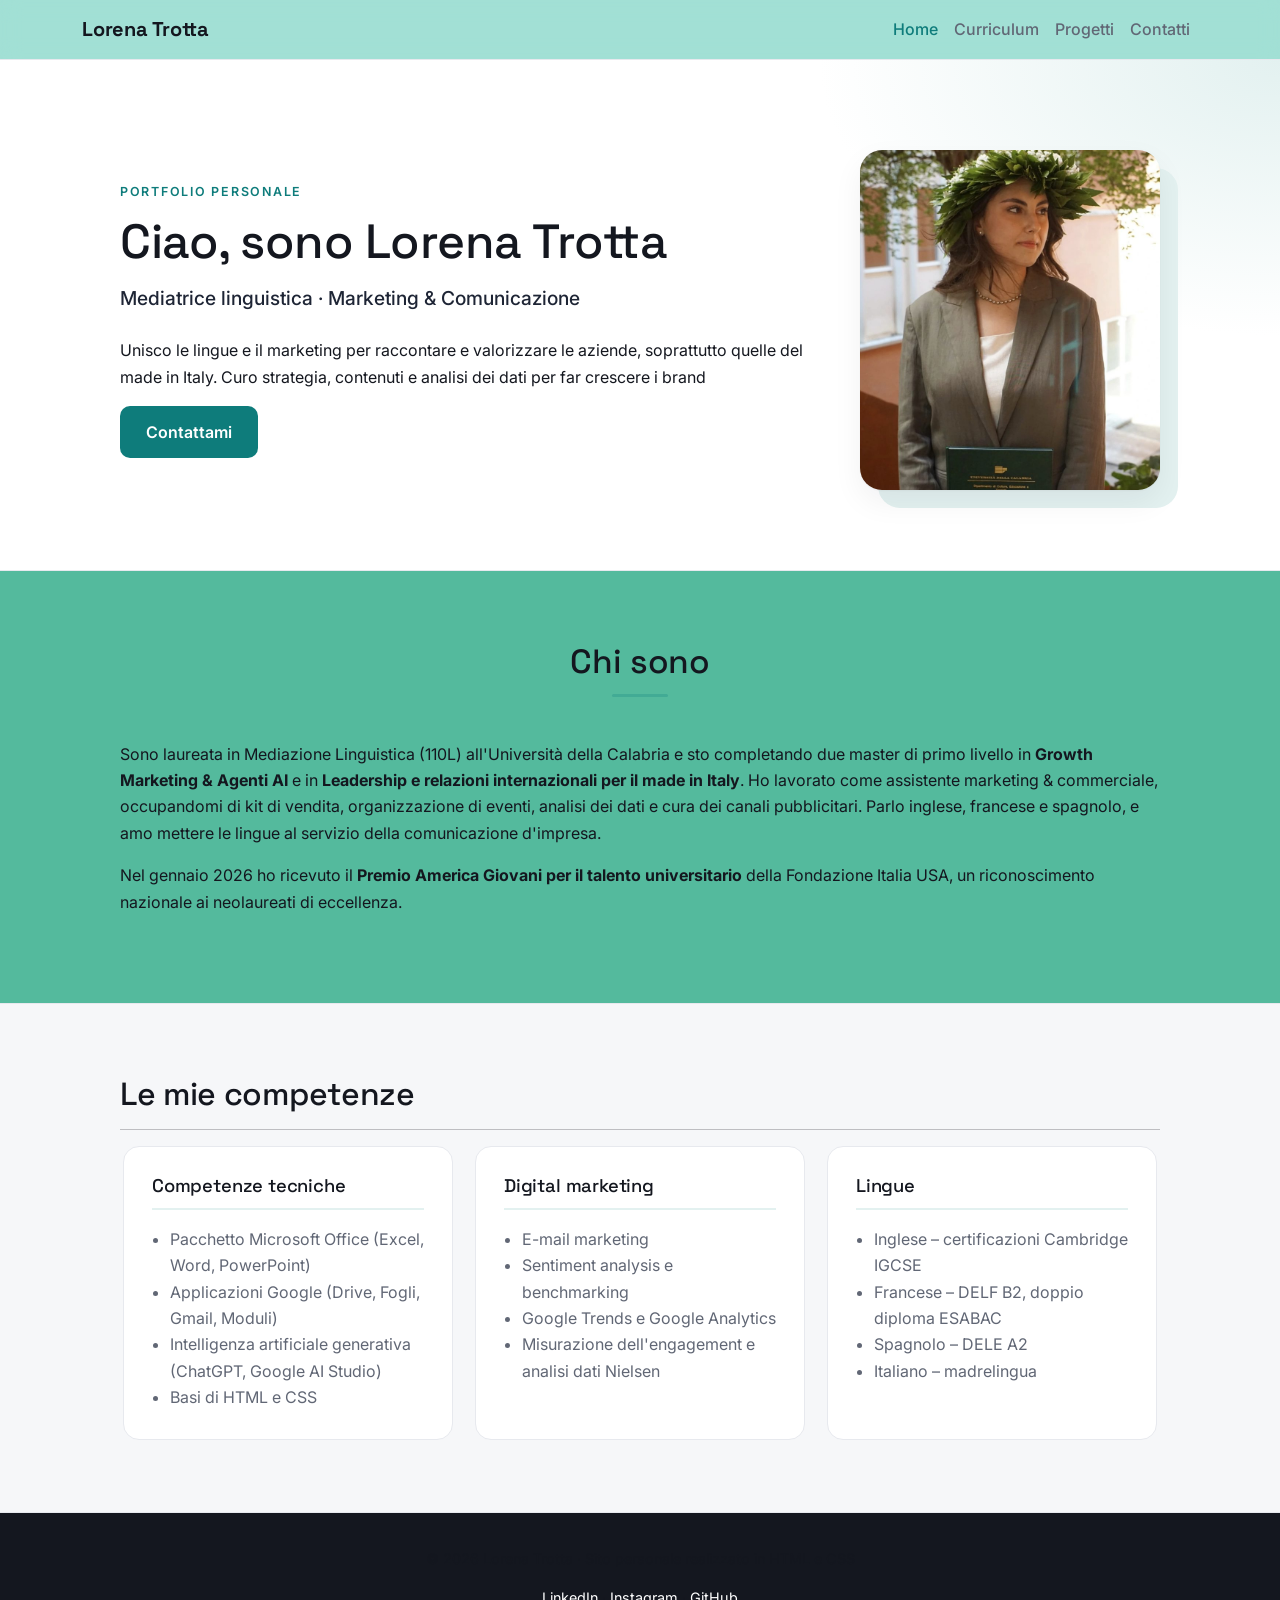
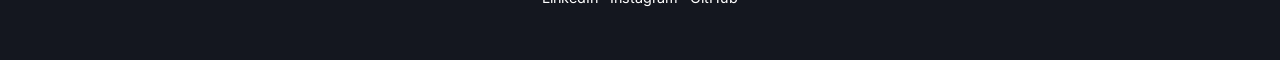
==== index.html @ cefc46dc "code creation" ====
<!DOCTYPE html>
<html lang="it">
<head>
  <meta charset="UTF-8">
  <meta name="viewport" content="width=device-width, initial-scale=1.0">
  <title>Lorena Trotta | Marketing e Comunicazione</title>
  <meta name="description" content="Sito personale di Lorena Trotta, mediatrice linguistica specializzata in marketing e comunicazione per il made in Italy.">

  <!-- Favicon -->
  <link rel="icon" type="image/svg+xml" href="favicon.svg">

  <!-- Open Graph (per la condivisione sui social) -->
  <meta property="og:type" content="website">
  <meta property="og:title" content="Lorena Trotta | Marketing e Comunicazione">
  <meta property="og:description" content="Mediatrice linguistica specializzata in marketing e comunicazione per il made in Italy.">
  <meta property="og:image" content="https://lorenatrotta.github.io/sito-lorena-trotta/img/profilo.jpg">
  <meta property="og:url" content="https://lorenatrotta.github.io/sito-lorena-trotta/">

  <!-- Framework front-end: Bootstrap 5 -->
  <link href="https://cdn.jsdelivr.net/npm/bootstrap@5.3.3/dist/css/bootstrap.min.css" rel="stylesheet">
  <!-- Google Fonts -->
  <link rel="preconnect" href="https://fonts.googleapis.com">
  <link href="https://fonts.googleapis.com/css2?family=Space+Grotesk:wght@500;600;700&family=Inter:wght@400;500;600&display=swap" rel="stylesheet">
  <!-- Il mio foglio di stile -->
  <link rel="stylesheet" href="style.css">
</head>
<body>

  <!-- ===== Menu di navigazione (sticky) ===== -->
  <nav class="navbar navbar-expand-md navbar-personale">
    <div class="container">
      <a class="navbar-brand" href="index.html">Lorena Trotta</a>
      <button class="navbar-toggler" type="button" data-bs-toggle="collapse" data-bs-target="#menu">
        <span class="navbar-toggler-icon"></span>
      </button>
      <div class="collapse navbar-collapse" id="menu">
        <ul class="navbar-nav ms-auto">
          <li class="nav-item"><a class="nav-link attivo" href="index.html">Home</a></li>
          <li class="nav-item"><a class="nav-link" href="cv.html">Curriculum</a></li>
          <li class="nav-item"><a class="nav-link" href="progetti.html">Progetti</a></li>
          <li class="nav-item"><a class="nav-link" href="contatti.html">Contatti</a></li>
        </ul>
      </div>
    </div>
  </nav>

  <!-- ===== Hero ===== -->
  <header class="hero">
    <div class="hero-contenitore">
      <div class="hero-testo">
        <p class="eyebrow">Portfolio personale</p>
        <h1>Ciao, sono Lorena Trotta</h1>
        <p class="sottotitolo">Mediatrice linguistica &middot; Marketing &amp; Comunicazione</p>
        <p>
          Unisco le lingue e il marketing per raccontare e valorizzare le aziende,
          soprattutto quelle del made in Italy. Curo strategia, contenuti e analisi dei dati
          per far crescere i brand
        </p>
        <a href="contatti.html" class="bottone">Contattami</a>
      </div>
      <div class="hero-foto">
        <img src="img/profilo.jpg" alt="Foto di Lorena Trotta il giorno della laurea">
      </div>
    </div>
  </header>

  <!-- ===== Chi sono ===== -->
  <section class="sezione">
    <h2 class="titolo-sezione">Chi sono</h2>
    <hr class="linea">
    <p>
      Sono laureata in Mediazione Linguistica (110L) all'Università della Calabria e sto
      completando due master di primo livello in <strong>Growth Marketing &amp; Agenti AI</strong> e in
      <strong>Leadership e relazioni internazionali per il made in Italy</strong>.
      Ho lavorato come assistente marketing &amp; commerciale, occupandomi di kit di vendita,
      organizzazione di eventi, analisi dei dati e cura dei canali pubblicitari.
      Parlo inglese, francese e spagnolo, e amo mettere le lingue al servizio della comunicazione d'impresa.
    </p>
    <p>
      Nel gennaio 2026 ho ricevuto il <strong>Premio America Giovani per il talento universitario</strong>
      della Fondazione Italia USA, un riconoscimento nazionale ai neolaureati di eccellenza.
    </p>
  </section>

  <!-- ===== Competenze ===== -->
  <section class="sezione-chiara">
    <div>
      <h2 class="titolo-sezione">Le mie competenze</h2>
      <hr class="linea">
      <div class="griglia-skill">
        <div class="skill">
          <h3>Competenze tecniche</h3>
          <ul>
            <li>Pacchetto Microsoft Office (Excel, Word, PowerPoint)</li>
            <li>Applicazioni Google (Drive, Fogli, Gmail, Moduli)</li>
            <li>Intelligenza artificiale generativa (ChatGPT, Google AI Studio)</li>
            <li>Basi di HTML e CSS</li>
          </ul>
        </div>
        <div class="skill">
          <h3>Digital marketing</h3>
          <ul>
            <li>E-mail marketing</li>
            <li>Sentiment analysis e benchmarking</li>
            <li>Google Trends e Google Analytics</li>
            <li>Misurazione dell'engagement e analisi dati Nielsen</li>
          </ul>
        </div>
        <div class="skill">
          <h3>Lingue</h3>
          <ul>
            <li>Inglese &ndash; certificazioni Cambridge IGCSE</li>
            <li>Francese &ndash; DELF B2, doppio diploma ESABAC</li>
            <li>Spagnolo &ndash; DELE A2</li>
            <li>Italiano &ndash; madrelingua</li>
          </ul>
        </div>
      </div>
    </div>
  </section>

  <!-- ===== Footer ===== -->
  <footer class="footer">
    <p>&copy; 2026 Lorena Trotta &middot; Sito personale realizzato in HTML e CSS</p>
    <p>
      <a href="https://www.linkedin.com/in/lorena-trotta" target="_blank" rel="noopener">LinkedIn</a> &middot;
      <a href="https://www.instagram.com/lorena.trotta/" target="_blank" rel="noopener">Instagram</a> &middot;
      <a href="https://github.com/lorenatrotta" target="_blank" rel="noopener">GitHub</a>
    </p>
  </footer>

  <!-- Script di Bootstrap -->
  <script src="https://cdn.jsdelivr.net/npm/bootstrap@5.3.3/dist/js/bootstrap.bundle.min.js"></script>
</body>
</html>
---- style.css ----
@charset "UTF-8";

* {
  box-sizing: border-box;
}

body {
  margin: 0;
  font-family: "Inter", Arial, sans-serif;
  color: #14171f;
  background-color: hwb(163 33% 27%);
  line-height: 1.65;
}

h1, h2, h3 {
  font-family: "Space Grotesk", "Inter", sans-serif;
  color: #14171f;
  line-height: 1.15;
  letter-spacing: -0.01em;
}

p {
  color: #14171f;
}

a {
  color: #0e7c7b;
  text-decoration: none;
}

a:hover {
  color: #0a5d5c;
}

img {
  max-width: 100%;
  display: block;
}

.eyebrow {
  text-transform: uppercase;
  letter-spacing: 0.14em;
  font-size: 0.78rem;
  font-weight: 600;
  color: #0e7c7b;
  margin: 0 0 12px;
}

.navbar-personale {
  background-color: rgba(198, 241, 238, 0.689);
  backdrop-filter: blur(10px);
  border-bottom: 1px solid #e7e9ee;
  position: sticky;
  top: 0;
  z-index: 1000;
}

.navbar-personale .navbar-brand {
  color: #14171f;
  font-family: "Space Grotesk", sans-serif;
  font-weight: 700;
  font-size: 1.25rem;
  letter-spacing: -0.01em;
}

.navbar-personale .nav-link {
  color: #616775;
  font-weight: 500;
}

.navbar-personale .nav-link:hover, .navbar-personale .nav-link.attivo {
  color: #0e7c7b;
}

.hero {
  background: radial-gradient(60% 90% at 100% 0%, #e3f1f0 0%, rgba(238, 241, 255, 0) 60%), #ffffff;
  padding: 90px 0 80px;
  border-bottom: 1px solid #e7e9ee;
}

.hero .hero-contenitore {
  max-width: 1080px;
  margin: 0 auto;
  padding: 0 20px;
  display: flex;
  align-items: center;
  gap: 56px;
  flex-wrap: wrap;
}

.hero .hero-testo {
  flex: 1 1 340px;
}

.hero .hero-testo h1 {
  font-size: 3rem;
  margin: 0 0 14px;
}

.hero .hero-testo .sottotitolo {
  color: #1e2535;
  font-size: 1.2rem;
  font-weight: 500;
  margin-bottom: 22px;
}

.hero .hero-foto {
  flex: 0 0 300px;
  margin: 0 auto;
  position: relative;
}

.hero .hero-foto::before {
  content: "";
  position: absolute;
  inset: 18px -18px -18px 18px;
  background-color: #e3f1f0;
  border-radius: 22px;
  z-index: 0;
}

.hero .hero-foto img {
  position: relative;
  z-index: 1;
  width: 300px;
  height: 340px;
  object-fit: cover;
  border-radius: 22px;
  box-shadow: 0 1px 2px rgba(20, 23, 31, 0.04), 0 12px 30px rgba(20, 23, 31, 0.06);
}

.bottone {
  display: inline-block;
  background-color: #0e7c7b;
  color: #fff;
  font-weight: 600;
  padding: 13px 26px;
  border-radius: 10px;
  border: none;
  cursor: pointer;
  transition: background-color 0.15s ease, transform 0.15s ease;
}

.bottone:hover {
  background-color: #0a5d5c;
  color: #fff;
  transform: translateY(-2px);
}

/* ---- Sezioni ---- */
.sezione {
  max-width: 1080px;
  margin: 0 auto;
  padding: 0 20px;
  padding: 72px 20px;
}

.sezione .titolo-sezione {
  text-align: center;
  font-size: 2.1rem;
  margin-bottom: 12px;
}

.sezione .linea {
  width: 56px;
  height: 3px;
  background-color: #0e7c7b;
  margin: 0 auto 44px;
  border: none;
  border-radius: 3px;
}

.sezione-chiara {
  background-color: #f6f7f9;
  border-top: 1px solid #e7e9ee;
  border-bottom: 1px solid #e7e9ee;
}

.sezione-chiara > div {
  max-width: 1080px;
  margin: 0 auto;
  padding: 0 20px;
  padding: 72px 20px;
}

.griglia-skill {
  display: flex;
  flex-wrap: wrap;
  gap: 22px;
  justify-content: center;
}

.griglia-skill .skill {
  flex: 1 1 260px;
  max-width: 330px;
  background-color: #ffffff;
  border: 1px solid #e7e9ee;
  border-radius: 16px;
  padding: 28px;
  transition: transform 0.15s ease, box-shadow 0.15s ease, border-color 0.15s ease;
}

.griglia-skill .skill h3 {
  font-size: 1.15rem;
  margin: 0 0 16px;
  padding-bottom: 12px;
  border-bottom: 2px solid #e3f1f0;
}

.griglia-skill .skill ul {
  padding-left: 18px;
  margin: 0;
  color: #616775;
}

.griglia-skill .skill:hover {
  transform: translateY(-4px);
  box-shadow: 0 1px 2px rgba(20, 23, 31, 0.04), 0 12px 30px rgba(20, 23, 31, 0.06);
  border-color: transparent;
}

/* ---- Galleria progetti/esperienze (Grid) ---- */
.griglia-galleria {
  display: grid;
  grid-template-columns: repeat(3, 1fr);
  gap: 22px;
}

.griglia-galleria .foto-galleria {
  position: relative;
  overflow: hidden;
  border-radius: 16px;
  border: 1px solid #e7e9ee;
  margin: 0;
}

.griglia-galleria .foto-galleria img {
  width: 100%;
  height: 230px;
  object-fit: cover;
  transition: transform 0.35s ease;
}

.griglia-galleria .foto-galleria figcaption {
  position: absolute;
  left: 0;
  bottom: 0;
  width: 100%;
  background: linear-gradient(to top, rgba(20, 23, 31, 0.88), rgba(20, 23, 31, 0));
  color: #60d2bd;
  font-size: 0.9rem;
  font-weight: 500;
  padding: 26px 14px 12px;
}

.griglia-galleria .foto-galleria:hover img {
  transform: scale(1.06);
}

/* ---- Elenco progetti master (link Canva) ---- */
.lista-progetti {
  display: grid;
  grid-template-columns: repeat(3, 1fr);
  gap: 14px;
  list-style: none;
  padding: 0;
}

.lista-progetti li a {
  display: block;
  background-color: #ffffff;
  border: 1px solid #e7e9ee;
  border-radius: 12px;
  padding: 16px 18px;
  font-weight: 600;
  color: #14171f;
  transition: border-color 0.15s ease, box-shadow 0.15s ease, transform 0.15s ease;
}

.lista-progetti li a:hover {
  border-color: #0e7c7b;
  box-shadow: 0 1px 2px rgba(20, 23, 31, 0.04), 0 12px 30px rgba(20, 23, 31, 0.06);
  transform: translateY(-2px);
}

/* ---- CV ---- */
.cv-blocco {
  margin-bottom: 40px;
}

.cv-blocco > h2 {
  font-size: 1.5rem;
  margin-bottom: 18px;
}

.cv-blocco .cv-voce {
  background-color: #ffffff;
  border: 1px solid #e7e9ee;
  border-left: 3px solid #0e7c7b;
  border-radius: 12px;
  padding: 20px 22px;
  margin-bottom: 14px;
}

.cv-blocco .cv-voce h3 {
  margin: 0 0 4px;
  font-size: 1.12rem;
}

.cv-blocco .cv-voce .luogo {
  font-weight: 600;
  color: #0e7c7b;
  margin: 0 0 6px;
}

.cv-blocco .cv-voce .data {
  font-size: 0.82rem;
  color: #616775;
  margin-top: 6px;
}

.cv-blocco .cv-voce p {
  color: #616775;
}

/* ---- Contatti / form ---- */
.form-contatti {
  max-width: 560px;
  margin: 0 auto;
  display: flex;
  flex-direction: column;
  gap: 18px;
}

.form-contatti label {
  font-weight: 600;
  margin-bottom: 6px;
  display: block;
  font-size: 0.95rem;
}

.form-contatti input,
.form-contatti textarea {
  width: 100%;
  padding: 13px 15px;
  border: 1px solid #e7e9ee;
  border-radius: 10px;
  font-family: inherit;
  font-size: 1rem;
  background-color: #f6f7f9;
  transition: border-color 0.15s ease, background-color 0.15s ease;
}

.form-contatti input:focus,
.form-contatti textarea:focus {
  outline: none;
  border-color: #095553;
  background-color: #ffffff;
}

.form-contatti textarea {
  min-height: 140px;
  resize: vertical;
}

.messaggio-esito {
  text-align: center;
  font-weight: 600;
  margin-top: 10px;
}

/* ---- Social ---- */
.social {
  display: flex;
  justify-content: center;
  gap: 14px;
  flex-wrap: wrap;
  margin-top: 40px;
}

.social a {
  border: 1px solid #e7e9ee;
  color: #14171f;
  padding: 10px 22px;
  border-radius: 30px;
  font-weight: 500;
  transition: all 0.15s ease;
}

.social a:hover {
  border-color: #0e7c7b;
  background-color: #0e7c7b;
  color: #fff;
}

/* ---- Footer ---- */
.footer {
  background-color: #14171f;
  color: rgba(255, 255, 255, 0.7);
  text-align: center;
  padding: 34px 20px;
  font-size: 0.9rem;
}

.footer a {
  color: #fff;
}

.footer a:hover {
  color: #e3f1f0;
}


@media (max-width: 768px) {
  .hero {
    padding: 60px 0;
  }
  .hero .hero-contenitore {
    flex-direction: column;
    text-align: center;
  }
  .hero .hero-testo h1 {
    font-size: 2.2rem;
  }
  .hero .hero-foto::before {
    display: none;
  }
  .griglia-galleria {
    grid-template-columns: repeat(2, 1fr);
  }
  .lista-progetti {
    grid-template-columns: 1fr 1fr;
  }
}

@media (max-width: 480px) {
  .griglia-galleria {
    grid-template-columns: 1fr;
  }
  .lista-progetti {
    grid-template-columns: 1fr;
  }
}
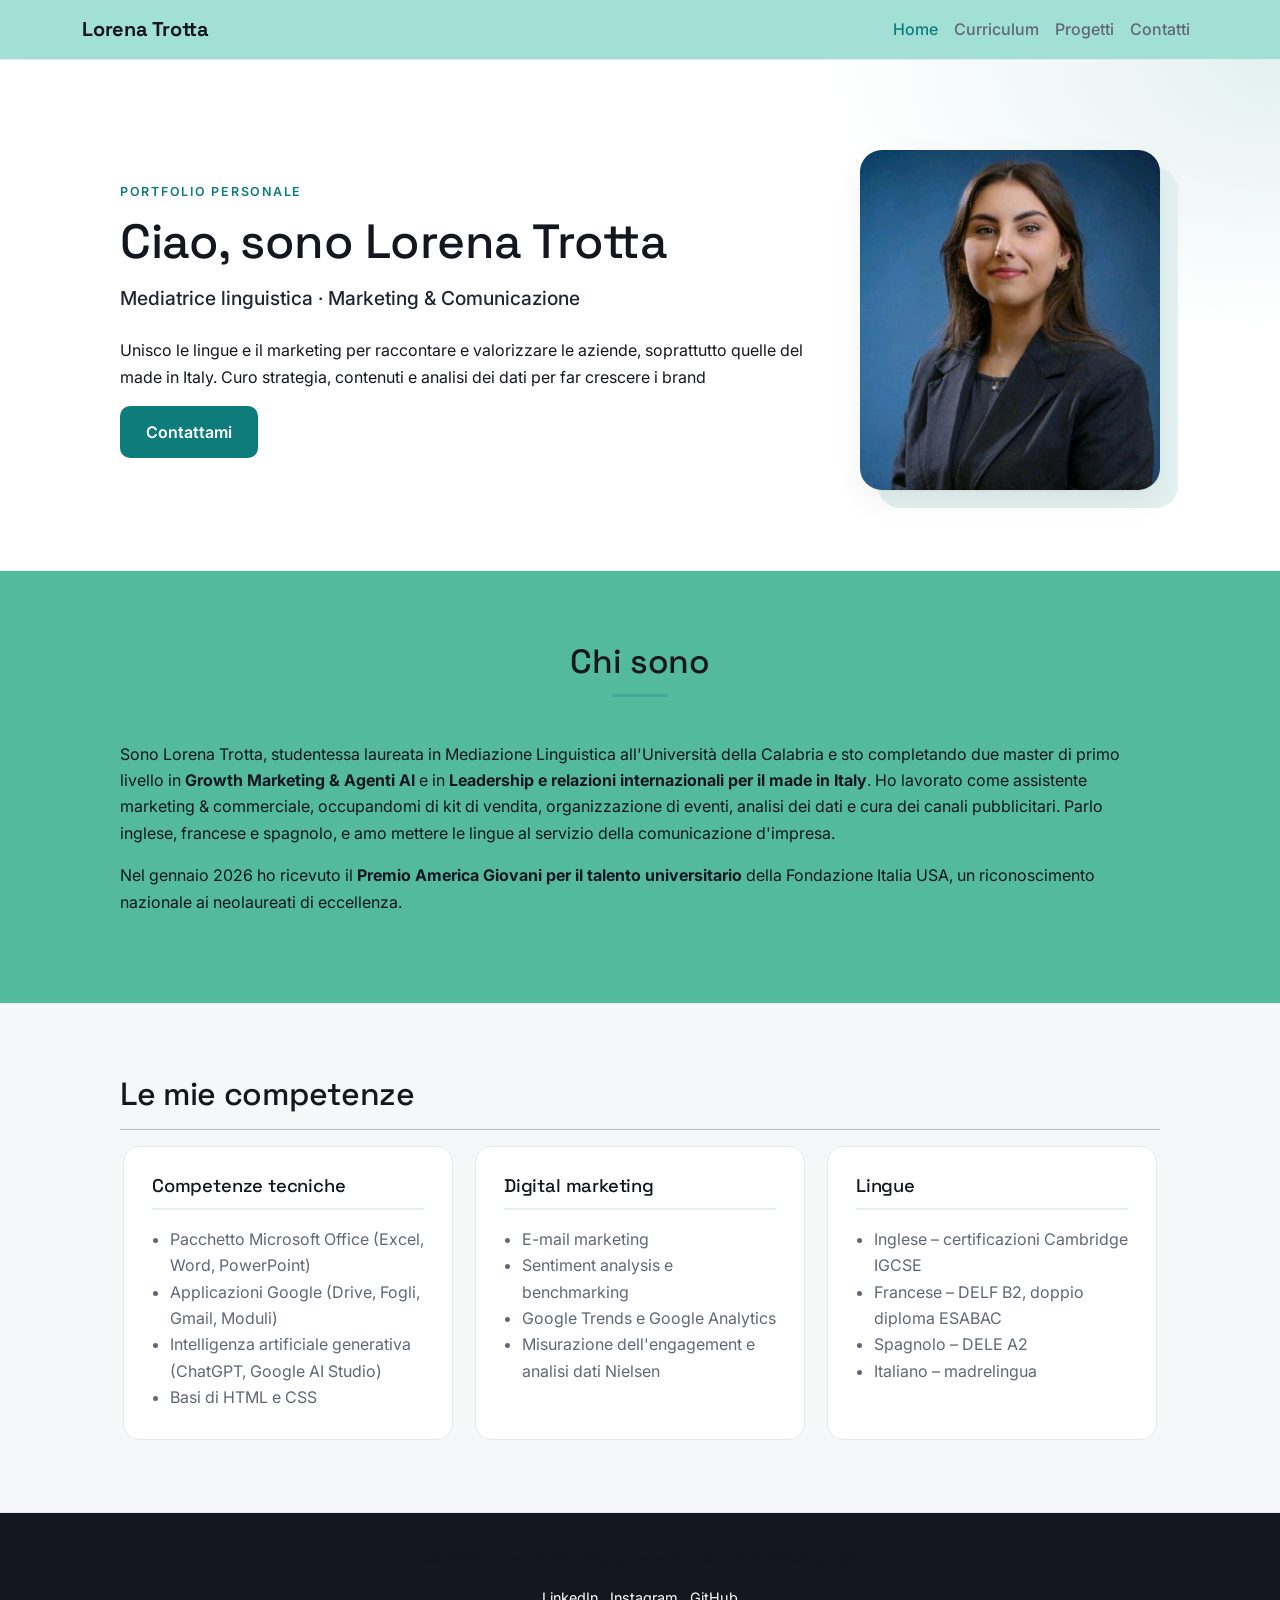
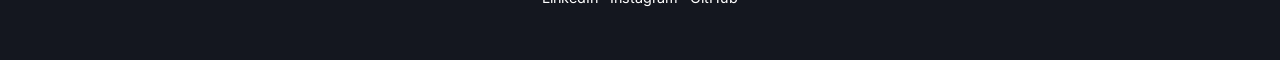
==== commit 8ea43088: "hero foto" ====
--- a/index.html
+++ b/index.html
@@ -59,7 +59,7 @@
         <a href="contatti.html" class="bottone">Contattami</a>
       </div>
       <div class="hero-foto">
-        <img src="img/profilo.jpg" alt="Foto di Lorena Trotta il giorno della laurea">
+        <img src="img/foto personale.jpg" alt="Foto di Lorena Trotta">
       </div>
     </div>
   </header>
@@ -69,7 +69,7 @@
     <h2 class="titolo-sezione">Chi sono</h2>
     <hr class="linea">
     <p>
-      Sono laureata in Mediazione Linguistica (110L) all'Università della Calabria e sto
+      Sono Lorena Trotta, studentessa laureata in Mediazione Linguistica all'Università della Calabria e sto
       completando due master di primo livello in <strong>Growth Marketing &amp; Agenti AI</strong> e in
       <strong>Leadership e relazioni internazionali per il made in Italy</strong>.
       Ho lavorato come assistente marketing &amp; commerciale, occupandomi di kit di vendita,
